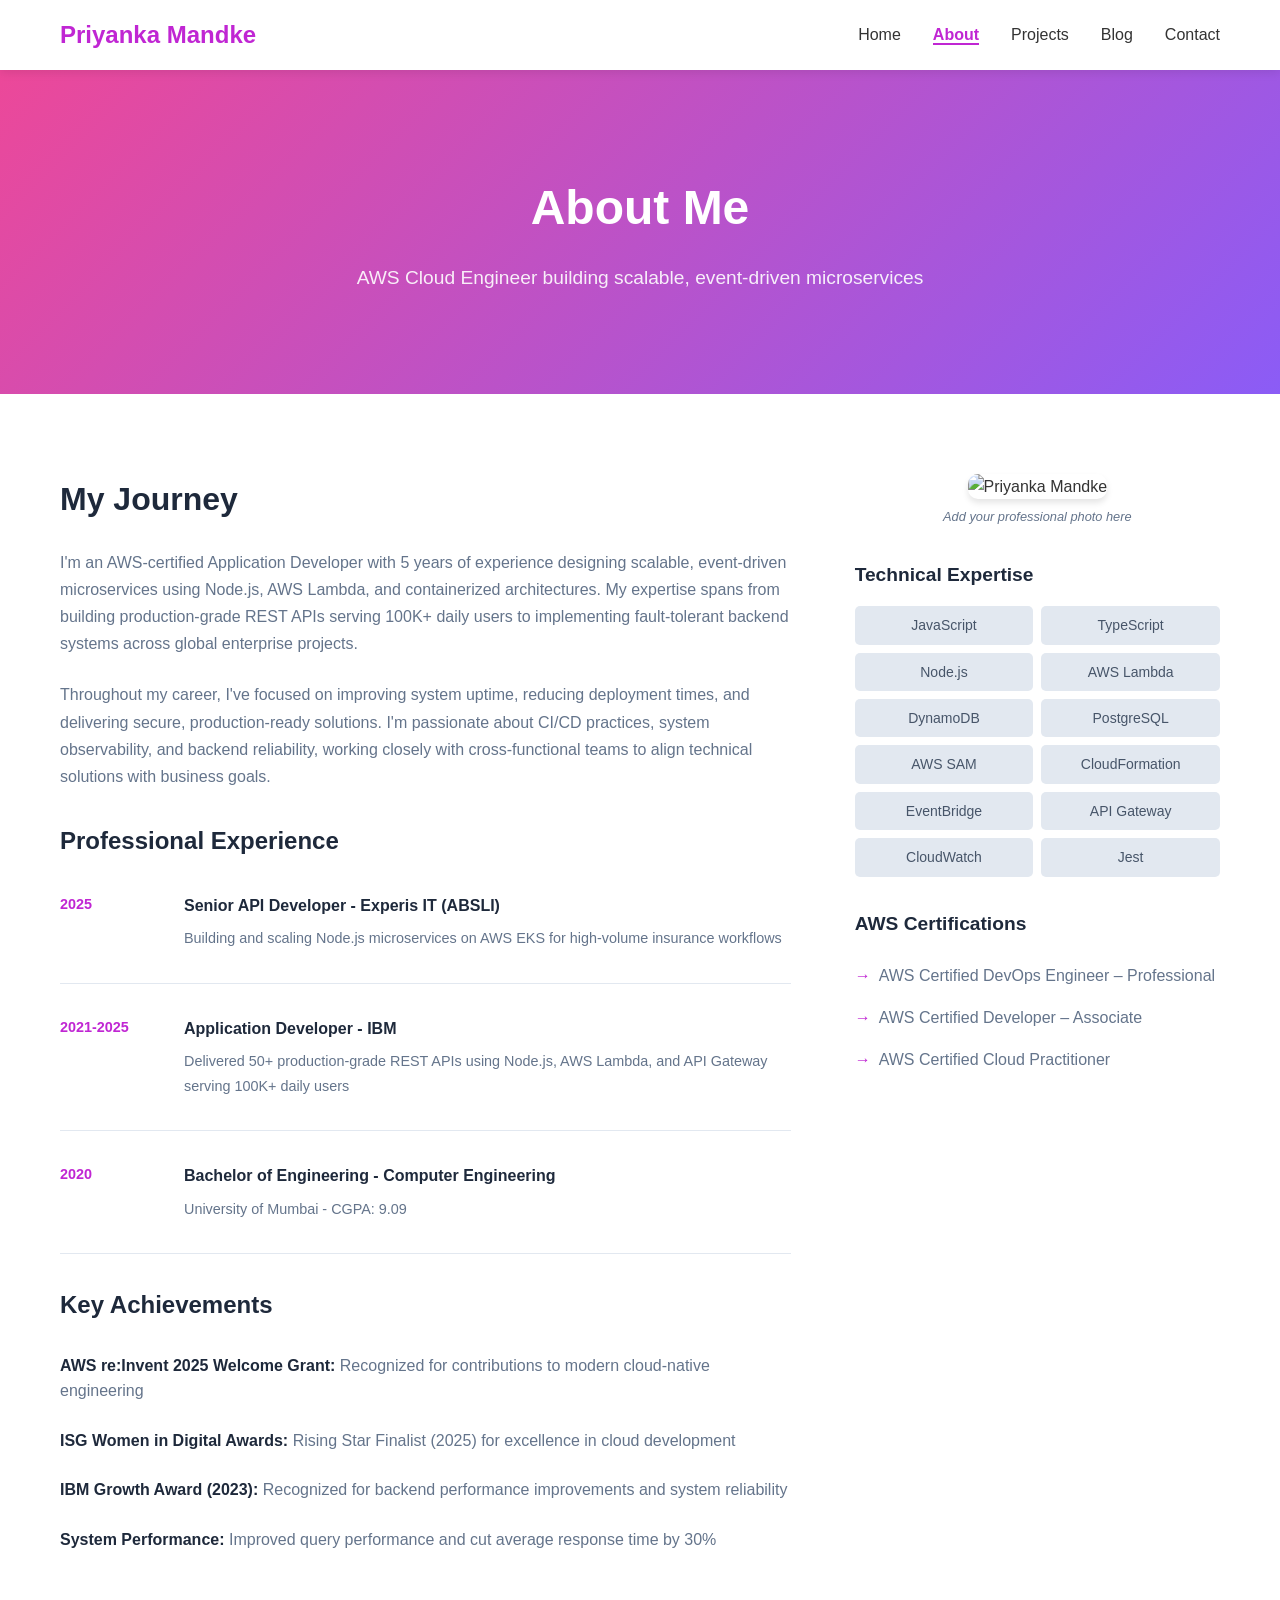
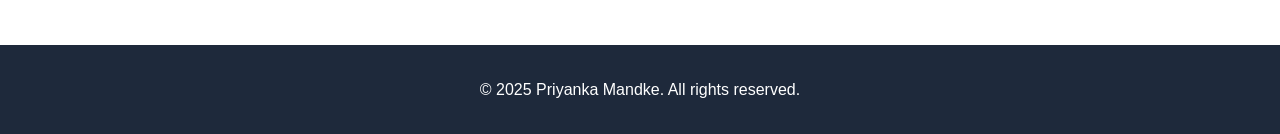
==== priyanka-portfolio/about.html @ 6adc0849 "my standard portfolio" ====
<!DOCTYPE html>
<html lang="en">
<head>
    <meta charset="UTF-8">
    <meta name="viewport" content="width=device-width, initial-scale=1.0">
    <title>About - Priyanka Mandke</title>
    <link rel="stylesheet" href="styles.css">
</head>
<body>
    <nav>
        <div class="nav-container">
            <div class="logo">Priyanka Mandke</div>
            <button class="mobile-menu-toggle" onclick="toggleMobileMenu()">
                <span></span>
                <span></span>
                <span></span>
            </button>
            <ul class="nav-menu">
                <li><a href="index.html">Home</a></li>
                <li><a href="about.html" class="active">About</a></li>
                <li><a href="projects.html">Projects</a></li>
                <li><a href="blog.html">Blog</a></li>
                <li><a href="contact.html">Contact</a></li>
            </ul>
        </div>
    </nav>

    <main style="margin-top: 70px;">
        <section class="about-hero">
            <div class="container">
                <h1>About Me</h1>
                <p class="about-subtitle">AWS Cloud Engineer building scalable, event-driven microservices</p>
            </div>
        </section>

        <section class="about-content">
            <div class="container">
                <div class="about-grid">
                    <div class="about-text">
                        <h2>My Journey</h2>
                        <p>I'm an AWS-certified Application Developer with 5 years of experience designing scalable, event-driven microservices using Node.js, AWS Lambda, and containerized architectures. My expertise spans from building production-grade REST APIs serving 100K+ daily users to implementing fault-tolerant backend systems across global enterprise projects.</p>
                        
                        <p>Throughout my career, I've focused on improving system uptime, reducing deployment times, and delivering secure, production-ready solutions. I'm passionate about CI/CD practices, system observability, and backend reliability, working closely with cross-functional teams to align technical solutions with business goals.</p>

                        <h3>Professional Experience</h3>
                        <div class="career-timeline">
                            <div class="timeline-item">
                                <div class="timeline-year">2025</div>
                                <div class="timeline-content">
                                    <h4>Senior API Developer - Experis IT (ABSLI)</h4>
                                    <p>Building and scaling Node.js microservices on AWS EKS for high-volume insurance workflows</p>
                                </div>
                            </div>
                            <div class="timeline-item">
                                <div class="timeline-year">2021-2025</div>
                                <div class="timeline-content">
                                    <h4>Application Developer - IBM</h4>
                                    <p>Delivered 50+ production-grade REST APIs using Node.js, AWS Lambda, and API Gateway serving 100K+ daily users</p>
                                </div>
                            </div>
                            <div class="timeline-item">
                                <div class="timeline-year">2020</div>
                                <div class="timeline-content">
                                    <h4>Bachelor of Engineering - Computer Engineering</h4>
                                    <p>University of Mumbai - CGPA: 9.09</p>
                                </div>
                            </div>
                        </div>

                        <h3>Key Achievements</h3>
                        <ul class="values-list">
                            <li><strong>AWS re:Invent 2025 Welcome Grant:</strong> Recognized for contributions to modern cloud-native engineering</li>
                            <li><strong>ISG Women in Digital Awards:</strong> Rising Star Finalist (2025) for excellence in cloud development</li>
                            <li><strong>IBM Growth Award (2023):</strong> Recognized for backend performance improvements and system reliability</li>
                            <li><strong>System Performance:</strong> Improved query performance and cut average response time by 30%</li>
                        </ul>
                    </div>
                    
                    <div class="about-sidebar">
                        <div class="profile-image">
                            <img src="images/profile.jpg" alt="Priyanka Mandke" />
                            <p class="image-note">Add your professional photo here</p>
                        </div>
                        
                        <div class="tech-stack">
                            <h3>Technical Expertise</h3>
                            <div class="tech-grid">
                                <span class="tech-item">JavaScript</span>
                                <span class="tech-item">TypeScript</span>
                                <span class="tech-item">Node.js</span>
                                <span class="tech-item">AWS Lambda</span>
                                <span class="tech-item">DynamoDB</span>
                                <span class="tech-item">PostgreSQL</span>
                                <span class="tech-item">AWS SAM</span>
                                <span class="tech-item">CloudFormation</span>
                                <span class="tech-item">EventBridge</span>
                                <span class="tech-item">API Gateway</span>
                                <span class="tech-item">CloudWatch</span>
                                <span class="tech-item">Jest</span>
                            </div>
                        </div>

                        <div class="current-focus">
                            <h3>AWS Certifications</h3>
                            <ul>
                                <li>AWS Certified DevOps Engineer – Professional</li>
                                <li>AWS Certified Developer – Associate</li>
                                <li>AWS Certified Cloud Practitioner</li>
                            </ul>
                        </div>
                    </div>
                </div>
            </div>
        </section>
    </main>

    <footer>
        <div class="container">
            <p>&copy; 2025 Priyanka Mandke. All rights reserved.</p>
        </div>
    </footer>

    <style>
        .about-hero {
            background: linear-gradient(135deg, #ec4899 0%, #8b5cf6 100%);
            color: white;
            padding: 100px 0;
            text-align: center;
        }

        .about-hero h1 {
            font-size: 3rem;
            margin-bottom: 1rem;
        }

        .about-subtitle {
            font-size: 1.2rem;
            opacity: 0.9;
        }

        .about-content {
            padding: 80px 0;
        }

        .about-grid {
            display: grid;
            grid-template-columns: 2fr 1fr;
            gap: 4rem;
            align-items: start;
        }

        .about-text h2 {
            font-size: 2rem;
            margin-bottom: 1.5rem;
            color: #1e293b;
        }

        .about-text h3 {
            font-size: 1.5rem;
            margin: 2rem 0 1rem;
            color: #1e293b;
        }

        .about-text p {
            margin-bottom: 1.5rem;
            color: #64748b;
            line-height: 1.7;
        }

        .career-timeline {
            margin: 2rem 0;
        }

        .timeline-item {
            display: grid;
            grid-template-columns: 100px 1fr;
            gap: 1.5rem;
            margin-bottom: 2rem;
            padding-bottom: 2rem;
            border-bottom: 1px solid #e2e8f0;
        }

        .timeline-year {
            font-weight: bold;
            color: #c026d3;
            font-size: 0.9rem;
        }

        .timeline-content h4 {
            color: #1e293b;
            margin-bottom: 0.5rem;
        }

        .timeline-content p {
            color: #64748b;
            margin: 0;
            font-size: 0.9rem;
        }

        .values-list {
            list-style: none;
            padding-left: 0;
        }

        .values-list li {
            padding: 0.75rem 0;
            color: #64748b;
            line-height: 1.6;
        }

        .values-list strong {
            color: #1e293b;
        }

        .profile-image {
            text-align: center;
            margin-bottom: 2rem;
        }

        .profile-image img {
            width: 100%;
            max-width: 300px;
            border-radius: 10px;
            box-shadow: 0 4px 6px rgba(0,0,0,0.1);
        }

        .image-note {
            font-size: 0.8rem;
            color: #64748b;
            font-style: italic;
            margin-top: 0.5rem;
        }

        .tech-stack h3, .current-focus h3 {
            font-size: 1.2rem;
            margin-bottom: 1rem;
            color: #1e293b;
        }

        .tech-grid {
            display: grid;
            grid-template-columns: repeat(2, 1fr);
            gap: 0.5rem;
            margin-bottom: 2rem;
        }

        .tech-item {
            background: #e2e8f0;
            color: #475569;
            padding: 0.5rem;
            border-radius: 5px;
            text-align: center;
            font-size: 0.875rem;
        }

        .current-focus ul {
            list-style: none;
            padding-left: 0;
        }

        .current-focus li {
            padding: 0.5rem 0;
            color: #64748b;
            position: relative;
            padding-left: 1.5rem;
        }

        .current-focus li:before {
            content: "→";
            color: #c026d3;
            position: absolute;
            left: 0;
        }

        @media (max-width: 768px) {
            .about-grid {
                grid-template-columns: 1fr;
                gap: 2rem;
            }
            
            .about-hero h1 {
                font-size: 2rem;
            }

            .timeline-item {
                grid-template-columns: 1fr;
                gap: 0.5rem;
            }
        }
    </style>

    <script>
        function toggleMobileMenu() {
            const navMenu = document.querySelector('.nav-menu');
            const menuToggle = document.querySelector('.mobile-menu-toggle');
            
            navMenu.classList.toggle('active');
            menuToggle.classList.toggle('active');
        }
    </script>
</body>
</html>
---- priyanka-portfolio/styles.css ----
/* Reset and base styles */
* {
    margin: 0;
    padding: 0;
    box-sizing: border-box;
}

body {
    font-family: -apple-system, BlinkMacSystemFont, 'Segoe UI', Roboto, sans-serif;
    line-height: 1.6;
    color: #333;
}

.container {
    max-width: 1200px;
    margin: 0 auto;
    padding: 0 20px;
}

/* Navigation */
nav {
    background: #fff;
    box-shadow: 0 2px 10px rgba(0,0,0,0.1);
    position: fixed;
    width: 100%;
    top: 0;
    z-index: 1000;
}

.nav-container {
    max-width: 1200px;
    margin: 0 auto;
    padding: 0 20px;
    display: flex;
    justify-content: space-between;
    align-items: center;
    height: 70px;
}

.logo {
    font-size: 1.5rem;
    font-weight: bold;
    color: #c026d3;
}

.nav-menu {
    display: flex;
    list-style: none;
    gap: 2rem;
}

.nav-menu a {
    text-decoration: none;
    color: #333;
    font-weight: 500;
    transition: color 0.3s;
}

.nav-menu a:hover {
    color: #c026d3;
}

.nav-menu a.active {
    color: #c026d3;
    font-weight: 600;
    border-bottom: 2px solid #c026d3;
}

/* Mobile menu toggle */
.mobile-menu-toggle {
    display: none;
    flex-direction: column;
    background: none;
    border: none;
    cursor: pointer;
    padding: 0;
    width: 30px;
    height: 24px;
    justify-content: space-between;
}

.mobile-menu-toggle span {
    display: block;
    height: 3px;
    width: 100%;
    background: #333;
    border-radius: 2px;
    transition: all 0.3s ease;
}

.mobile-menu-toggle.active span:nth-child(1) {
    transform: rotate(45deg) translate(6px, 6px);
}

.mobile-menu-toggle.active span:nth-child(2) {
    opacity: 0;
}

.mobile-menu-toggle.active span:nth-child(3) {
    transform: rotate(-45deg) translate(6px, -6px);
}

/* Hero section */
.hero {
    background: linear-gradient(135deg, #ec4899 0%, #8b5cf6 100%);
    color: white;
    padding: 150px 0 100px;
    text-align: center;
}

.hero-content {
    max-width: 800px;
    margin: 0 auto;
    padding: 0 20px;
}

.hero h1 {
    font-size: 3.5rem;
    margin-bottom: 1rem;
}

.highlight {
    color: #fde047;
}

.hero-subtitle {
    font-size: 1.5rem;
    margin-bottom: 1rem;
    opacity: 0.9;
}

.hero-description {
    font-size: 1.1rem;
    margin-bottom: 2rem;
    opacity: 0.8;
}

.hero-buttons {
    display: flex;
    gap: 1rem;
    justify-content: center;
    flex-wrap: wrap;
}

/* Buttons */
.btn {
    display: inline-block;
    padding: 12px 30px;
    text-decoration: none;
    border-radius: 5px;
    font-weight: 600;
    transition: all 0.3s;
    border: 2px solid transparent;
}

.btn-primary {
    background: #a21caf;
    color: white;
    border-color: #a21caf;
}

.btn-primary:hover {
    background: #86198f;
    border-color: #86198f;
    transform: translateY(-2px);
}

.btn-secondary {
    background: transparent;
    color: #1e293b;
    border: 2px solid #1e293b;
}

.btn-secondary:hover {
    background: #1e293b;
    color: white;
}

/* Hero section button overrides for better contrast on gradient background */
.hero .btn-secondary {
    background: white;
    color: #a21caf;
    border: 2px solid white;
}

.hero .btn-secondary:hover {
    background: transparent;
    color: white;
    border-color: white;
}

/* Featured projects */
.featured-projects {
    padding: 100px 0;
    background: #f8fafc;
}

.featured-projects h2 {
    text-align: center;
    font-size: 2.5rem;
    margin-bottom: 3rem;
    color: #1e293b;
}

.projects-grid {
    display: grid;
    grid-template-columns: repeat(auto-fit, minmax(300px, 1fr));
    gap: 2rem;
}

.project-card {
    background: white;
    padding: 2rem;
    border-radius: 10px;
    box-shadow: 0 4px 6px rgba(0,0,0,0.1);
    transition: transform 0.3s;
}

.project-card:hover {
    transform: translateY(-5px);
}

.project-card h3 {
    font-size: 1.5rem;
    margin-bottom: 1rem;
    color: #1e293b;
}

.project-card p {
    color: #64748b;
    margin-bottom: 1.5rem;
}

.project-tech {
    display: flex;
    gap: 0.5rem;
    margin-bottom: 1.5rem;
    flex-wrap: wrap;
}

.tech-tag {
    background: #e2e8f0;
    color: #475569;
    padding: 0.25rem 0.75rem;
    border-radius: 20px;
    font-size: 0.875rem;
}

.project-link {
    color: #c026d3;
    text-decoration: none;
    font-weight: 600;
}

.project-link:hover {
    text-decoration: underline;
}

/* Footer */
footer {
    background: #1e293b;
    color: white;
    text-align: center;
    padding: 2rem 0;
}

/* Responsive design */
@media (max-width: 768px) {
    .mobile-menu-toggle {
        display: flex;
    }
    
    .nav-menu {
        display: none;
        position: absolute;
        top: 100%;
        left: 0;
        width: 100%;
        background: white;
        flex-direction: column;
        box-shadow: 0 2px 10px rgba(0,0,0,0.1);
        z-index: 1000;
    }
    
    .nav-menu.active {
        display: flex;
    }
    
    .nav-menu li {
        margin: 0;
        border-bottom: 1px solid #e2e8f0;
    }
    
    .nav-menu a {
        padding: 1rem;
        display: block;
        text-align: center;
    }
    
    .hero h1 {
        font-size: 2.5rem;
    }
    
    .hero-subtitle {
        font-size: 1.2rem;
    }
    
    .hero-buttons {
        flex-direction: column;
        align-items: center;
    }
    
    .projects-grid {
        grid-template-columns: 1fr;
    }
}
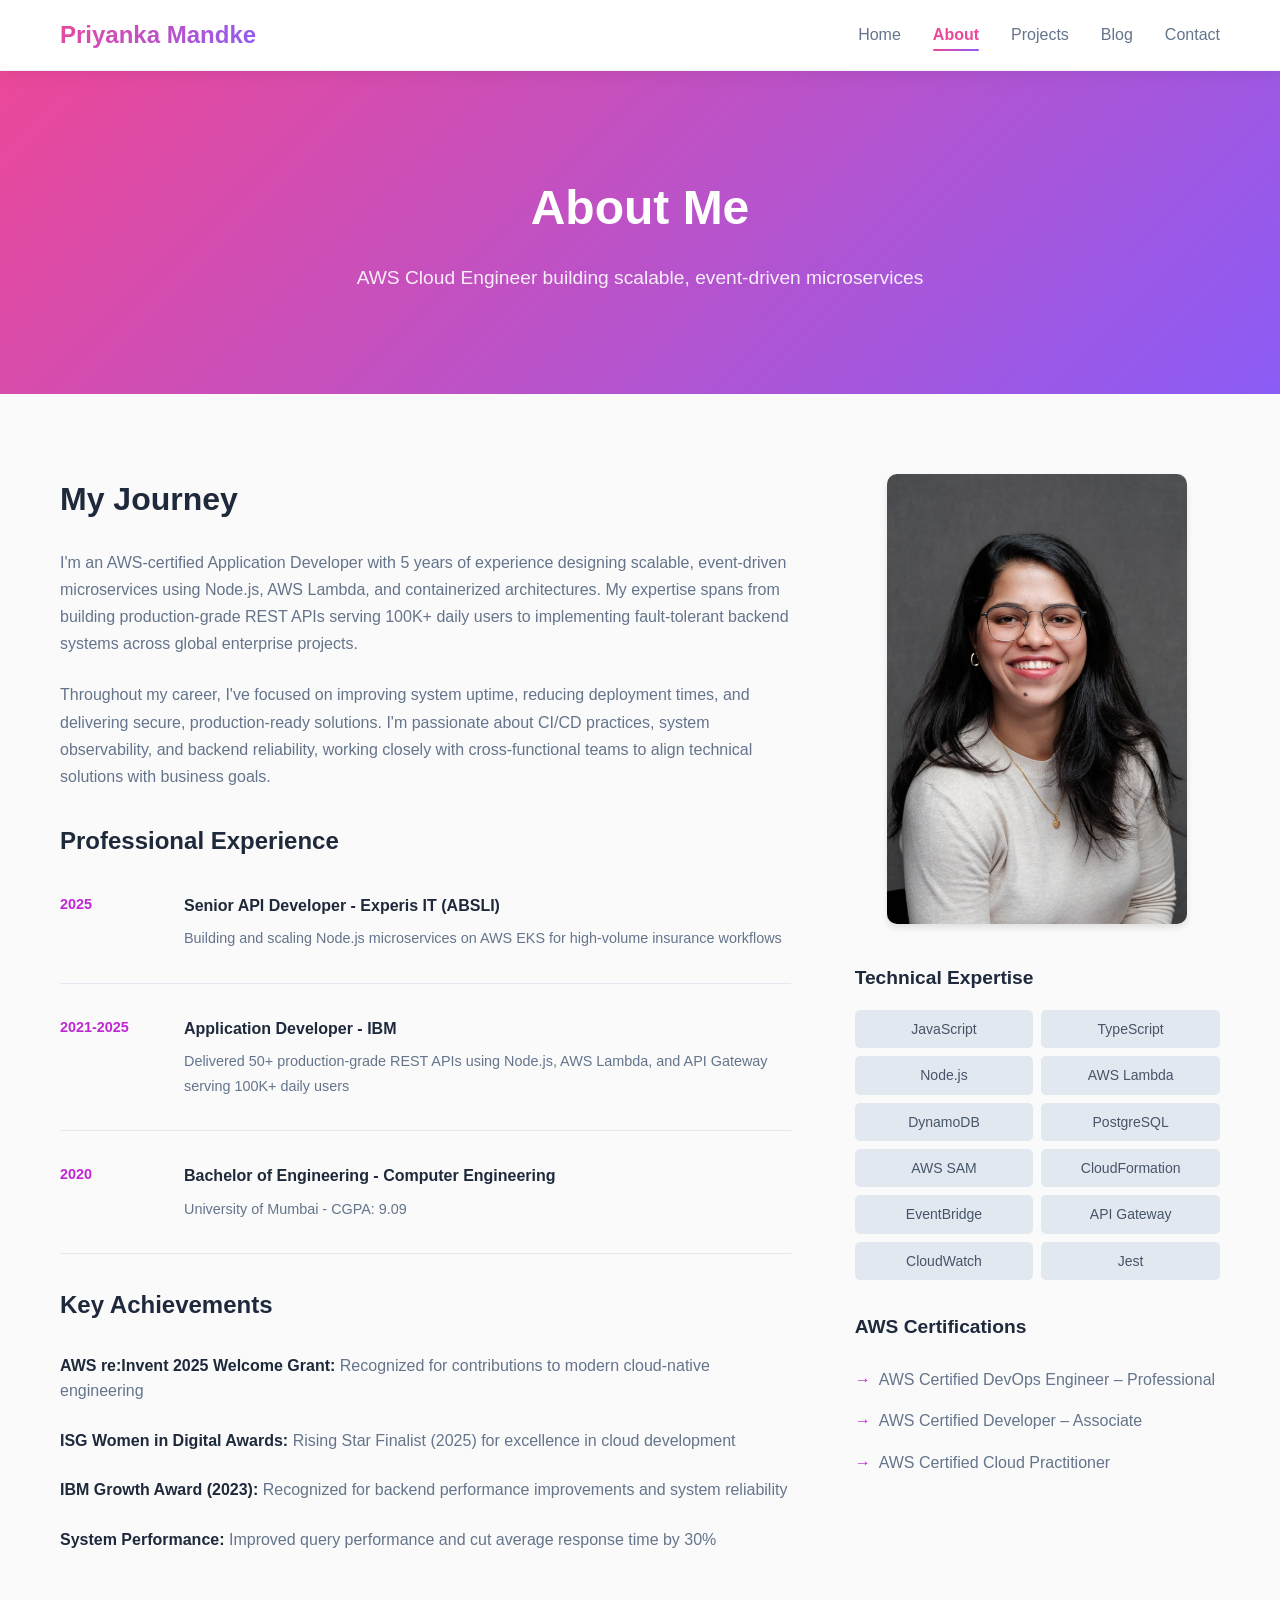
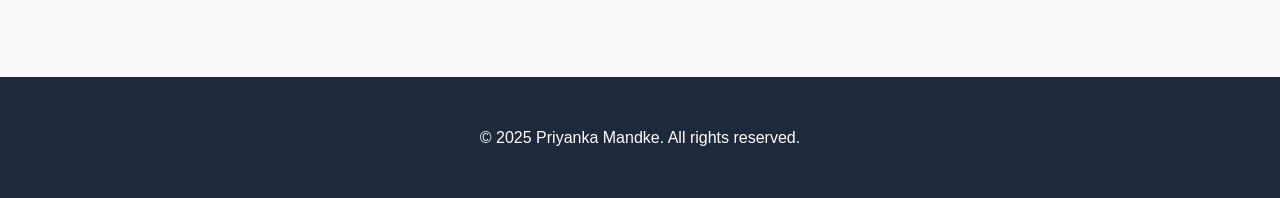
==== commit 02ee7582: "update about me" ====
--- a/priyanka-portfolio/about.html
+++ b/priyanka-portfolio/about.html
@@ -78,8 +78,7 @@
                     
                     <div class="about-sidebar">
                         <div class="profile-image">
-                            <img src="images/profile.jpg" alt="Priyanka Mandke" />
-                            <p class="image-note">Add your professional photo here</p>
+                            <img src="photo.jpg" alt="Priyanka Mandke" />
                         </div>
                         
                         <div class="tech-stack">
--- a/priyanka-portfolio/styles.css
+++ b/priyanka-portfolio/styles.css
@@ -6,9 +6,10 @@
 }
 
 body {
-    font-family: -apple-system, BlinkMacSystemFont, 'Segoe UI', Roboto, sans-serif;
+    font-family: 'Inter', -apple-system, BlinkMacSystemFont, 'Segoe UI', Roboto, sans-serif;
     line-height: 1.6;
-    color: #333;
+    color: #1e293b;
+    background: #fafafa;
 }
 
 .container {
@@ -19,12 +20,14 @@
 
 /* Navigation */
 nav {
-    background: #fff;
-    box-shadow: 0 2px 10px rgba(0,0,0,0.1);
+    background: rgba(255, 255, 255, 0.95);
+    backdrop-filter: blur(10px);
+    box-shadow: 0 1px 20px rgba(0,0,0,0.08);
     position: fixed;
     width: 100%;
     top: 0;
     z-index: 1000;
+    border-bottom: 1px solid rgba(226, 232, 240, 0.5);
 }
 
 .nav-container {
@@ -39,8 +42,11 @@
 
 .logo {
     font-size: 1.5rem;
-    font-weight: bold;
-    color: #c026d3;
+    font-weight: 700;
+    background: linear-gradient(135deg, #ec4899 0%, #8b5cf6 100%);
+    -webkit-background-clip: text;
+    -webkit-text-fill-color: transparent;
+    background-clip: text;
 }
 
 .nav-menu {
@@ -51,19 +57,31 @@
 
 .nav-menu a {
     text-decoration: none;
-    color: #333;
+    color: #64748b;
     font-weight: 500;
-    transition: color 0.3s;
+    transition: all 0.3s ease;
+    position: relative;
+    padding: 0.5rem 0;
 }
 
 .nav-menu a:hover {
-    color: #c026d3;
+    color: #ec4899;
 }
 
 .nav-menu a.active {
-    color: #c026d3;
+    color: #ec4899;
     font-weight: 600;
-    border-bottom: 2px solid #c026d3;
+}
+
+.nav-menu a.active::after {
+    content: '';
+    position: absolute;
+    bottom: 0;
+    left: 0;
+    width: 100%;
+    height: 2px;
+    background: linear-gradient(135deg, #ec4899 0%, #8b5cf6 100%);
+    border-radius: 1px;
 }
 
 /* Mobile menu toggle */
@@ -83,7 +101,7 @@
     display: block;
     height: 3px;
     width: 100%;
-    background: #333;
+    background: #64748b;
     border-radius: 2px;
     transition: all 0.3s ease;
 }
@@ -102,37 +120,59 @@
 
 /* Hero section */
 .hero {
-    background: linear-gradient(135deg, #ec4899 0%, #8b5cf6 100%);
+    background: linear-gradient(135deg, #ec4899 0%, #8b5cf6 50%, #06b6d4 100%);
     color: white;
-    padding: 150px 0 100px;
+    padding: 150px 0 120px;
     text-align: center;
+    position: relative;
+    overflow: hidden;
+}
+
+.hero::before {
+    content: '';
+    position: absolute;
+    top: 0;
+    left: 0;
+    right: 0;
+    bottom: 0;
+    background: url('data:image/svg+xml,<svg xmlns="http://www.w3.org/2000/svg" viewBox="0 0 100 100"><defs><pattern id="grain" width="100" height="100" patternUnits="userSpaceOnUse"><circle cx="50" cy="50" r="1" fill="%23ffffff" opacity="0.1"/></pattern></defs><rect width="100" height="100" fill="url(%23grain)"/></svg>');
+    opacity: 0.3;
 }
 
 .hero-content {
     max-width: 800px;
     margin: 0 auto;
     padding: 0 20px;
+    position: relative;
+    z-index: 1;
 }
 
 .hero h1 {
     font-size: 3.5rem;
-    margin-bottom: 1rem;
+    margin-bottom: 1.5rem;
+    font-weight: 800;
+    letter-spacing: -0.02em;
 }
 
 .highlight {
-    color: #fde047;
+    background: linear-gradient(135deg, #fde047 0%, #facc15 100%);
+    -webkit-background-clip: text;
+    -webkit-text-fill-color: transparent;
+    background-clip: text;
 }
 
 .hero-subtitle {
     font-size: 1.5rem;
-    margin-bottom: 1rem;
-    opacity: 0.9;
+    margin-bottom: 1.5rem;
+    opacity: 0.95;
+    font-weight: 500;
 }
 
 .hero-description {
     font-size: 1.1rem;
-    margin-bottom: 2rem;
-    opacity: 0.8;
+    margin-bottom: 2.5rem;
+    opacity: 0.9;
+    line-height: 1.7;
 }
 
 .hero-buttons {
@@ -145,90 +185,101 @@
 /* Buttons */
 .btn {
     display: inline-block;
-    padding: 12px 30px;
+    padding: 14px 32px;
     text-decoration: none;
-    border-radius: 5px;
+    border-radius: 12px;
     font-weight: 600;
-    transition: all 0.3s;
+    transition: all 0.3s ease;
     border: 2px solid transparent;
+    font-size: 1rem;
+    position: relative;
+    overflow: hidden;
 }
 
 .btn-primary {
-    background: #a21caf;
+    background: rgba(255, 255, 255, 0.15);
     color: white;
-    border-color: #a21caf;
+    border: 2px solid rgba(255, 255, 255, 0.3);
+    backdrop-filter: blur(10px);
 }
 
 .btn-primary:hover {
-    background: #86198f;
-    border-color: #86198f;
+    background: rgba(255, 255, 255, 0.25);
+    border-color: rgba(255, 255, 255, 0.5);
     transform: translateY(-2px);
+    box-shadow: 0 10px 25px rgba(0,0,0,0.2);
 }
 
 .btn-secondary {
-    background: transparent;
-    color: #1e293b;
-    border: 2px solid #1e293b;
+    background: white;
+    color: #ec4899;
+    border: 2px solid white;
 }
 
 .btn-secondary:hover {
-    background: #1e293b;
-    color: white;
-}
-
-/* Hero section button overrides for better contrast on gradient background */
-.hero .btn-secondary {
-    background: white;
-    color: #a21caf;
-    border: 2px solid white;
-}
-
-.hero .btn-secondary:hover {
-    background: transparent;
-    color: white;
-    border-color: white;
+    background: rgba(255, 255, 255, 0.9);
+    transform: translateY(-2px);
+    box-shadow: 0 10px 25px rgba(0,0,0,0.2);
 }
 
 /* Featured projects */
 .featured-projects {
-    padding: 100px 0;
-    background: #f8fafc;
+    padding: 120px 0;
+    background: white;
 }
 
 .featured-projects h2 {
     text-align: center;
     font-size: 2.5rem;
-    margin-bottom: 3rem;
+    margin-bottom: 4rem;
     color: #1e293b;
+    font-weight: 700;
+    letter-spacing: -0.02em;
 }
 
 .projects-grid {
     display: grid;
-    grid-template-columns: repeat(auto-fit, minmax(300px, 1fr));
+    grid-template-columns: repeat(auto-fit, minmax(350px, 1fr));
     gap: 2rem;
 }
 
 .project-card {
     background: white;
-    padding: 2rem;
-    border-radius: 10px;
-    box-shadow: 0 4px 6px rgba(0,0,0,0.1);
-    transition: transform 0.3s;
+    padding: 2.5rem;
+    border-radius: 20px;
+    box-shadow: 0 4px 25px rgba(0,0,0,0.08);
+    transition: all 0.3s ease;
+    border: 1px solid rgba(226, 232, 240, 0.5);
+    position: relative;
+    overflow: hidden;
+}
+
+.project-card::before {
+    content: '';
+    position: absolute;
+    top: 0;
+    left: 0;
+    right: 0;
+    height: 4px;
+    background: linear-gradient(135deg, #ec4899 0%, #8b5cf6 100%);
 }
 
 .project-card:hover {
-    transform: translateY(-5px);
+    transform: translateY(-8px);
+    box-shadow: 0 20px 40px rgba(0,0,0,0.12);
 }
 
 .project-card h3 {
     font-size: 1.5rem;
     margin-bottom: 1rem;
     color: #1e293b;
+    font-weight: 600;
 }
 
 .project-card p {
     color: #64748b;
     margin-bottom: 1.5rem;
+    line-height: 1.7;
 }
 
 .project-tech {
@@ -239,21 +290,28 @@
 }
 
 .tech-tag {
-    background: #e2e8f0;
+    background: linear-gradient(135deg, #f1f5f9 0%, #e2e8f0 100%);
     color: #475569;
-    padding: 0.25rem 0.75rem;
+    padding: 0.4rem 0.8rem;
     border-radius: 20px;
     font-size: 0.875rem;
+    font-weight: 500;
+    border: 1px solid rgba(226, 232, 240, 0.8);
 }
 
 .project-link {
-    color: #c026d3;
+    color: #ec4899;
     text-decoration: none;
     font-weight: 600;
+    display: inline-flex;
+    align-items: center;
+    gap: 0.5rem;
+    transition: all 0.3s ease;
 }
 
 .project-link:hover {
-    text-decoration: underline;
+    color: #be185d;
+    transform: translateX(4px);
 }
 
 /* Footer */
@@ -261,7 +319,8 @@
     background: #1e293b;
     color: white;
     text-align: center;
-    padding: 2rem 0;
+    padding: 3rem 0;
+    margin-top: 2rem;
 }
 
 /* Responsive design */
@@ -276,10 +335,12 @@
         top: 100%;
         left: 0;
         width: 100%;
-        background: white;
+        background: rgba(255, 255, 255, 0.95);
+        backdrop-filter: blur(10px);
         flex-direction: column;
-        box-shadow: 0 2px 10px rgba(0,0,0,0.1);
+        box-shadow: 0 10px 25px rgba(0,0,0,0.1);
         z-index: 1000;
+        border-top: 1px solid rgba(226, 232, 240, 0.5);
     }
     
     .nav-menu.active {
@@ -288,11 +349,11 @@
     
     .nav-menu li {
         margin: 0;
-        border-bottom: 1px solid #e2e8f0;
+        border-bottom: 1px solid rgba(226, 232, 240, 0.3);
     }
     
     .nav-menu a {
-        padding: 1rem;
+        padding: 1.5rem;
         display: block;
         text-align: center;
     }
@@ -313,4 +374,8 @@
     .projects-grid {
         grid-template-columns: 1fr;
     }
+    
+    .project-card {
+        padding: 2rem;
+    }
 }
